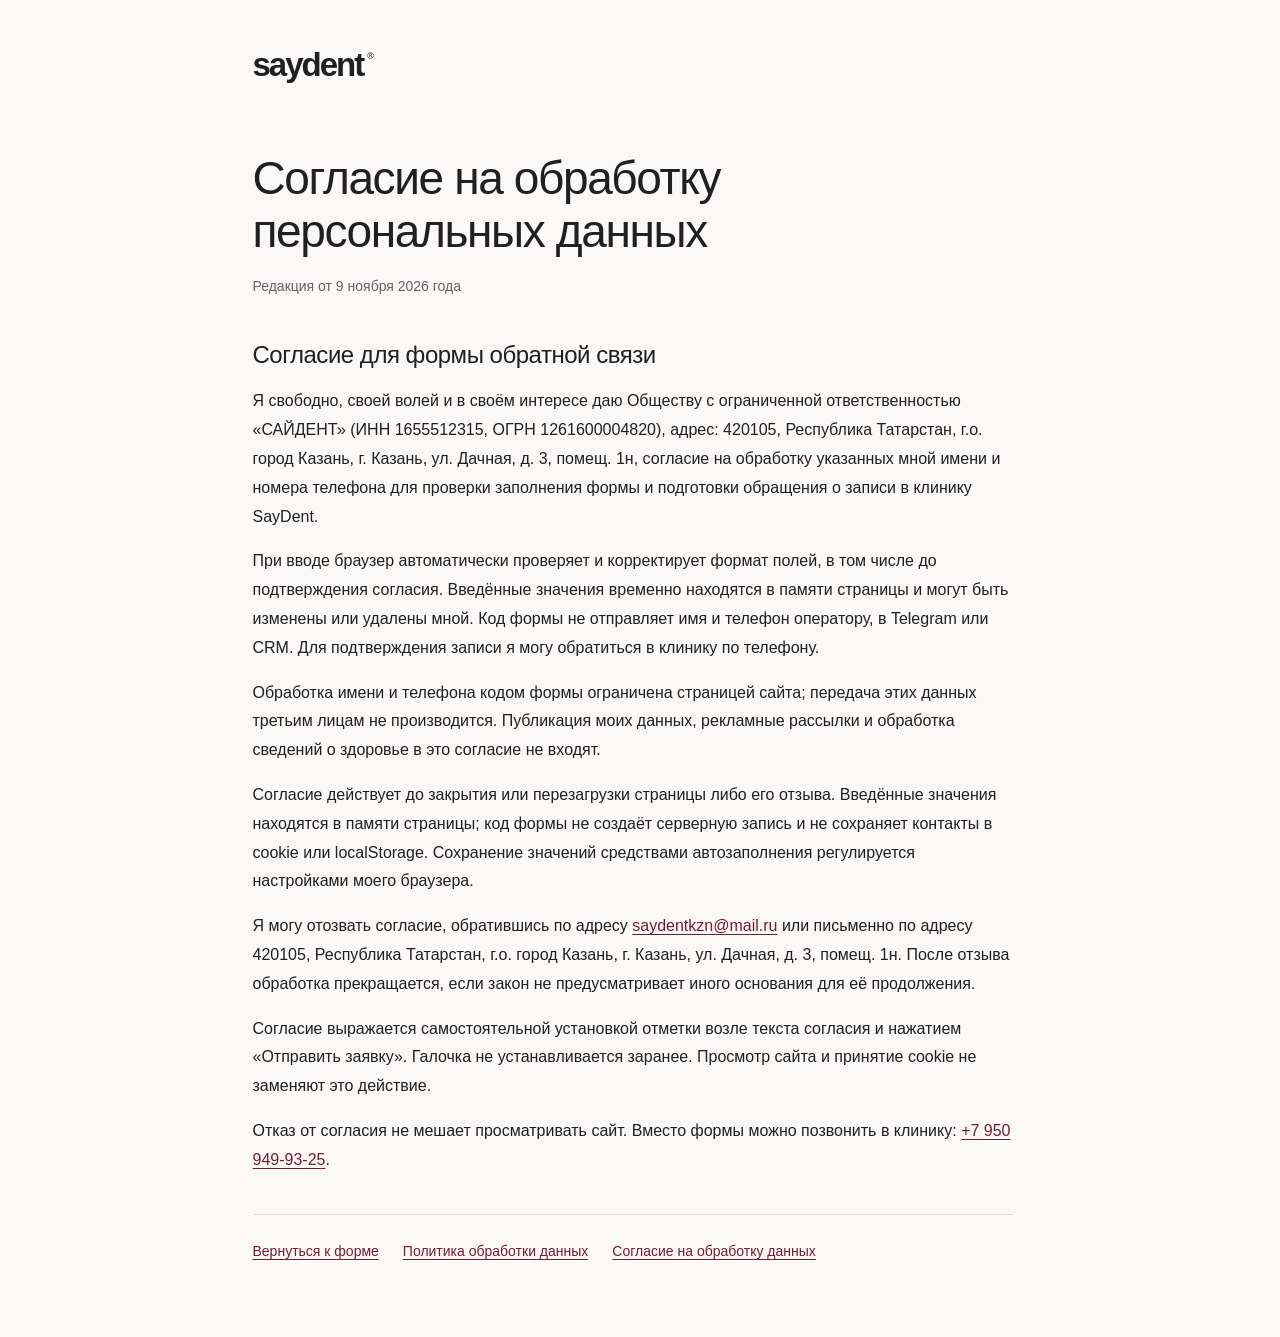
==== consent.html @ 5fe64abf "add_maps" ====
<!DOCTYPE html>
<html lang="ru">
<head>
  <meta charset="UTF-8">
  <meta name="viewport" content="width=device-width, initial-scale=1">
  <meta name="robots" content="noindex">
  <meta name="theme-color" content="#761b32">
  <title>Согласие на обработку персональных данных — SayDent</title>
  <link rel="stylesheet" href="style.css?v=20261109-privacy">
</head>
<body>
  <main class="legal-page" id="main">
    <a class="logo" href="index.html" aria-label="SayDent — на главную">saydent<span class="logo-dot">®</span></a>
    <h1>Согласие на обработку персональных данных</h1>
    <p class="legal-version">Редакция от 9 ноября 2026 года</p>
    <section>
      <h2>Согласие для формы обратной связи</h2>
      <p>Я свободно, своей волей и в своём интересе даю Обществу с ограниченной ответственностью «САЙДЕНТ» (ИНН 1655512315, ОГРН 1261600004820), адрес: 420105, Республика Татарстан, г.о. город Казань, г. Казань, ул. Дачная, д. 3, помещ. 1н, согласие на обработку указанных мной имени и номера телефона для проверки заполнения формы и подготовки обращения о записи в клинику SayDent.</p>
      <p>При вводе браузер автоматически проверяет и корректирует формат полей, в том числе до подтверждения согласия. Введённые значения временно находятся в памяти страницы и могут быть изменены или удалены мной. Код формы не отправляет имя и телефон оператору, в Telegram или CRM. Для подтверждения записи я могу обратиться в клинику по телефону.</p>
      <p>Обработка имени и телефона кодом формы ограничена страницей сайта; передача этих данных третьим лицам не производится. Публикация моих данных, рекламные рассылки и обработка сведений о здоровье в это согласие не входят.</p>
      <p>Согласие действует до закрытия или перезагрузки страницы либо его отзыва. Введённые значения находятся в памяти страницы; код формы не создаёт серверную запись и не сохраняет контакты в cookie или localStorage. Сохранение значений средствами автозаполнения регулируется настройками моего браузера.</p>
      <p>Я могу отозвать согласие, обратившись по адресу <a href="mailto:saydentkzn@mail.ru">saydentkzn@mail.ru</a> или письменно по адресу 420105, Республика Татарстан, г.о. город Казань, г. Казань, ул. Дачная, д. 3, помещ. 1н. После отзыва обработка прекращается, если закон не предусматривает иного основания для её продолжения.</p>
      <p>Согласие выражается самостоятельной установкой отметки возле текста согласия и нажатием «Отправить заявку». Галочка не устанавливается заранее. Просмотр сайта и принятие cookie не заменяют это действие.</p>
      <p>Отказ от согласия не мешает просматривать сайт. Вместо формы можно позвонить в клинику: <a href="tel:+79509499325">+7 950 949-93-25</a>.</p>
    </section>
    <nav class="legal-nav" aria-label="Документы сайта"><a href="index.html#appointment">Вернуться к форме</a><a href="privacy.html">Политика обработки данных</a><a href="consent.html">Согласие на обработку данных</a></nav>
  </main>
</body>
</html>
---- style.css ----
@charset "UTF-8";

:root {
  --wine: #761b32;
  --wine-dark: #571425;
  --ink: #202022;
  --muted: #656265;
  --paper: #faf9f7;
  --line: #dedbd8;
  --radius: 24px;
  --shell: 1320px;
  --ease: cubic-bezier(.22, 1, .36, 1);
  color-scheme: light;
  font-family: -apple-system, BlinkMacSystemFont, "Segoe UI", Arial, sans-serif;
  color: var(--ink);
  background: var(--paper);
  font-synthesis: none;
  -webkit-font-smoothing: antialiased;
}

*, *::before, *::after { box-sizing: border-box; }
html { scroll-behavior: smooth; scroll-padding-top: 100px; scrollbar-gutter: stable; }
body { margin: 0; }
body.menu-open, body.dialog-open { overflow: hidden; }
button, input, select { font: inherit; }
button, a, input, select, summary { -webkit-tap-highlight-color: transparent; }
button, a { touch-action: manipulation; }
button { color: inherit; }
button, summary { cursor: pointer; }
a { color: inherit; text-decoration: none; }
button { border: 0; }
img { display: block; width: 100%; height: auto; }
figure, blockquote, p, h1, h2, h3 { margin: 0; }
::selection { color: white; background: var(--wine); }
:focus-visible { outline: 3px solid #b66378; outline-offset: 5px; }
[hidden] { display: none !important; }
.shell { width: min(var(--shell), calc(100% - 112px)); margin-inline: auto; }
.section-space { padding-block: 112px; }
.eyebrow { font-size: 10px; font-weight: 650; line-height: 1.5; letter-spacing: 1.65px; }
.section-meta { display: flex; justify-content: flex-end; margin-bottom: 24px; }
.section-meta a { font-size: 12px; line-height: 1.5; color: var(--muted); }
.section-meta a:hover { color: var(--wine); }
h2 { font-size: clamp(38px, 4.15vw, 64px); font-weight: 500; letter-spacing: -.055em; line-height: 1.08; }
h2 span, .statement span { color: var(--wine); }
.section-heading { display: flex; justify-content: space-between; align-items: flex-end; gap: 36px; margin-bottom: 48px; }
.section-description { font-size: 16px; line-height: 1.8; color: var(--muted); }
.section-note { font-size: 13px; line-height: 1.8; color: var(--muted); margin-top: 26px; max-width: 780px; }
.button { display: inline-flex; align-items: center; justify-content: space-between; gap: 32px; min-height: 54px; padding: 17px 26px; border-radius: 100px; background: var(--wine); color: white; font-size: 14px; font-weight: 500; line-height: 1.4; transition: background .25s, transform .35s var(--ease), box-shadow .35s; }
.button span { font-size: 17px; font-weight: 400; }
.button:hover { background: var(--wine-dark); transform: translateY(-2px); box-shadow: 0 8px 24px #761b3218; }
.button:active { transform: translateY(0); }
.button-small { min-height: 44px; padding: 12px 20px; gap: 22px; font-size: 13px; }
.button-wide { width: 100%; }
.quiet-link, .text-link { display: inline-flex; align-items: center; gap: 16px; min-height: 44px; font-size: 14px; font-weight: 500; }
.text-link { color: var(--wine); background: transparent; padding: 0; line-height: 1.6; }
.quiet-link span, .text-link span { transition: transform .3s; }
.quiet-link:hover span, .text-link:hover span { transform: translate(2px, -2px); }
.text-link:hover, .quiet-link:hover { text-decoration: underline; text-underline-offset: 5px; }
.circle-button { display: inline-flex; flex: 0 0 44px; justify-content: center; align-items: center; width: 44px; height: 44px; border-radius: 50%; border: 1px solid #d4d0cc; background: transparent; font-size: 20px; transition: color .25s, background .25s, border-color .25s, transform .3s; }
.circle-button:hover { color: white; background: var(--wine); border-color: var(--wine); transform: rotate(8deg); }
.skip-link { position: fixed; top: -80px; left: 20px; padding: 15px; background: var(--wine); color: white; z-index: 100; border-radius: 8px; }
.skip-link:focus { top: 12px; }

.header { position: sticky; top: 0; z-index: 30; height: 90px; background: #faf9f7ed; backdrop-filter: blur(24px); -webkit-backdrop-filter: blur(24px); transition: height .3s, box-shadow .3s; }
.header.scrolled { box-shadow: 0 1px 0 #2020220d; }
.header-inner { display: flex; align-items: center; justify-content: space-between; height: 100%; width: min(1440px, calc(100% - 80px)); margin-inline: auto; gap: 32px; }
.logo { position: relative; display: inline-block; font-size: 33px; font-weight: 650; letter-spacing: -2px; line-height: 1; }
.logo-dot { display: inline-block; font-size: 9px; font-weight: 400; letter-spacing: 0; vertical-align: top; margin-top: 4px; margin-left: 4px; }
.logo-sub { display: block; font-size: 7px; font-weight: 500; letter-spacing: 3px; margin-top: 8px; padding-left: 1px; }
.navigation { display: flex; gap: 28px; align-items: center; }
.navigation a { display: inline-flex; align-items: center; min-height: 44px; font-size: 13px; position: relative; padding-block: 10px; }
.navigation a::after { position: absolute; content: ""; height: 1px; background: var(--wine); left: 0; right: 100%; bottom: 1px; transition: right .3s; }
.navigation a:hover::after, .navigation a[aria-current]::after { right: 0; }
.header-actions { display: flex; align-items: center; gap: 24px; }
.header-phone { display: inline-flex; align-items: center; min-height: 44px; font-size: 13px; text-wrap: balance; }
.header-phone:hover { color: var(--wine); }
.menu-toggle { display: none; width: 44px; height: 44px; padding: 10px; background: transparent; }
.menu-toggle span { display: block; height: 1px; width: 24px; background: var(--ink); margin: 6px 0; transition: transform .25s; }

.hero { display: grid; grid-template-columns: minmax(0, 1.12fr) minmax(0, 1fr); column-gap: 46px; padding-top: 36px; }
.hero-copy { min-width: 0; position: relative; padding-top: 73px; padding-bottom: 30px; }
.hero .eyebrow { font-size: 9px; letter-spacing: 1.35px; display: flex; align-items: center; gap: 9px; }
.status-dot { width: 6px; height: 6px; background: var(--wine); border-radius: 50%; flex-shrink: 0; box-shadow: 0 0 0 4px #761b320b; }
h1 { font-size: clamp(48px, 5.8vw, 88px); letter-spacing: -.072em; font-weight: 500; line-height: 1.03; margin-top: 31px; position: relative; z-index: 1; text-wrap: balance; }
h1 span { color: var(--wine); }
.hero-description { margin-top: 28px; font-size: 15px; color: var(--muted); line-height: 1.8; }
.hero-buttons { display: flex; align-items: center; gap: 25px; margin-top: 34px; }
.hero-signature { display: flex; align-items: center; gap: 12px; margin-top: 62px; }
.signature-mark { width: 37px; height: 37px; border: 1px solid var(--line); border-radius: 50%; display: grid; place-items: center; font-size: 26px; line-height: 1; font-weight: 500; color: var(--wine); }
.hero-signature > span:last-child { font-size: 12px; line-height: 1.7; color: var(--muted); }
.hero-signature strong { font-weight: 500; color: var(--ink); }
.hero-visual { min-width: 0; height: 600px; position: relative; }
.hero-image-wrap { height: 100%; overflow: hidden; border-radius: 160px 24px 24px 24px; background: var(--wine); }
.hero-image-wrap::after { content: ""; position: absolute; inset: 0; border-radius: 160px 24px 24px 24px; background: linear-gradient(0deg, #25030d7a, transparent 53%); pointer-events: none; }
.hero-image-wrap img { height: 114%; object-fit: cover; object-position: 50% 58%; margin-top: -7%; will-change: transform; filter: saturate(.75) brightness(.89); }
.hero-visual figcaption { position: absolute; left: 28px; right: 28px; bottom: 24px; display: flex; justify-content: space-between; align-items: center; color: #ffffffe6; font-size: 9px; }
.hero-visual figcaption > span:first-child { display: flex; align-items: center; gap: 7px; font-size: 8px; letter-spacing: 1px; }
.photo-dot { width: 5px; height: 5px; border-radius: 50%; background: white; }
.hero-image-caption { position: absolute; bottom: 78px; left: 29px; color: white; font-size: 40px; font-weight: 400; line-height: 1.04; letter-spacing: -2px; }
.hero-orbit { position: absolute; top: 27px; right: 29px; color: white; font-size: 50px; line-height: 1; font-weight: 300; }
.hero-bottom { grid-column: 1 / -1; display: flex; align-items: center; justify-content: space-between; margin-top: 34px; border-bottom: 1px solid var(--line); padding-bottom: 31px; color: var(--muted); font-size: 9px; letter-spacing: 1.2px; }
.hero-bottom a { font-size: 10px; letter-spacing: 0; }
.hero-bottom a span { margin-left: 20px; color: var(--ink); }
.hero-copy > * { animation: enter 1s var(--ease) both; }
.hero-copy > :nth-child(2) { animation-delay: .08s; }
.hero-copy > :nth-child(3) { animation-delay: .16s; }
.hero-copy > :nth-child(4) { animation-delay: .24s; }
.hero-copy > :nth-child(5) { animation-delay: .32s; }
.hero-visual { animation: enter-image 1.3s var(--ease) both; }

.about { padding-top: 94px; }
.statement { font-size: clamp(37px, 4.6vw, 69px); line-height: 1.14; }
.about-bottom { display: grid; grid-template-columns: .95fr 1.7fr; gap: 95px; margin-top: 45px; }
.about-bottom > .section-description { max-width: 330px; font-size: 14px; }
.advantages { display: grid; grid-template-columns: repeat(3, 1fr); gap: 30px; }
.line-icon { display: block; font-size: 28px; color: var(--wine); line-height: 1; margin-bottom: 20px; }
.advantage h3 { font-size: 16px; font-weight: 600; margin-bottom: 10px; letter-spacing: -.2px; }
.advantage p { font-size: 14px; color: var(--muted); line-height: 1.9; }

.services { background: #f0eeeb; }
.service-grid { display: grid; grid-template-columns: repeat(4, minmax(0, 1fr)); gap: 20px; }
.service-card { min-width: 0; }
.service-image { position: relative; height: 318px; overflow: hidden; border-radius: 15px; background: #ded5c8; }
.service-image img { height: 100%; object-fit: cover; transition: transform 1s var(--ease); }
.service-card:hover .service-image img { transform: scale(1.055); }
.service-photo { background: #000; }
.service-photo img { position: absolute; inset: 0; width: 100%; height: 100%; object-fit: cover; object-position: center; }
.service-card:hover .service-photo img { transform: none; }
.service-copy { position: relative; padding-top: 23px; padding-right: 0; padding-bottom: 60px; }
.service-copy h3 { font-size: 19px; font-weight: 500; letter-spacing: -.5px; margin-bottom: 9px; }
.service-copy p { font-size: 14px; line-height: 1.6; color: var(--muted); }
.service-copy .circle-button { position: absolute; left: 0; bottom: 0; width: 44px; height: 44px; font-size: 20px; }

.technology { overflow-anchor: none; background: #1c1b1d; color: #f8f6f5; overflow: hidden; }
.tech-layout { display: grid; grid-template-columns: 1.08fr 1fr; gap: 70px; align-items: start; }
.technology h2 span { color: #b3818e; }
.tech-copy > .section-description { color: #bcb5ba; font-size: 15px; max-width: 370px; margin-top: 24px; }
.tech-steps { margin-top: 35px; }
.tech-steps details { border-bottom: 1px solid #ffffff20; }
.tech-steps summary { list-style: none; display: flex; align-items: center; gap: 20px; font-size: 15px; padding: 22px 0; }
.tech-steps summary::-webkit-details-marker { display: none; }
.tech-steps summary i { margin-left: auto; flex-shrink: 0; width: 10px; height: 10px; position: relative; }
.tech-steps summary i::before, .tech-steps summary i::after { position: absolute; content: ""; background: #ad9ca3; width: 10px; height: 1px; top: 5px; }
.tech-steps summary i::after { transform: rotate(90deg); transition: transform .3s; }
.tech-steps [open] summary i::after { transform: rotate(0); }
.tech-steps details p { color: #bcb5ba; font-size: 14px; line-height: 1.9; max-width: 390px; padding: 0 0 22px; }
.precision-stage { position: relative; aspect-ratio: 1; overflow: hidden; border-radius: var(--radius); background: #000; }
.precision-stage img { position: absolute; inset: 0; width: 100%; height: 100%; object-fit: cover; object-position: center bottom; }

.results { display: grid; grid-template-columns: .85fr 1.5fr; gap: 70px; align-items: center; border-block: 1px solid var(--line); }
.results-copy .text-link { margin-top: 28px; }
.comparison-figure { min-width: 0; }
.comparison { position: relative; aspect-ratio: 2 / 1; overflow: hidden; border-radius: var(--radius); background: var(--line); }
.comparison-before, .comparison-after { position: absolute; inset: 0; overflow: hidden; }
.comparison img { position: absolute; left: 0; width: 100%; max-width: none; height: auto; }
.comparison-before img { top: 0; }
.comparison-after img { top: -100%; }
.comparison-before { clip-path: inset(0 calc(100% - var(--reveal)) 0 0); }
.comparison-label { position: absolute; top: 16px; padding: 6px 13px; background: var(--paper); color: var(--wine); font-size: 12px; pointer-events: none; }
.comparison-label-before { left: 16px; }
.comparison-label-after { right: 16px; }
.comparison-divider { position: absolute; left: var(--reveal); top: 0; bottom: 0; width: 2px; background: var(--paper); transform: translateX(-50%); pointer-events: none; }
.comparison-divider span { position: absolute; top: 50%; left: 50%; transform: translate(-50%, -50%); display: grid; place-items: center; width: 44px; height: 44px; border-radius: 50%; background: var(--paper); color: var(--wine); font-size: 24px; white-space: pre; }
.comparison-range { position: absolute; inset: 0; width: 100%; height: 100%; margin: 0; opacity: 0; cursor: ew-resize; }
.comparison:has(.comparison-range:focus-visible) { outline: 3px solid #b66378; outline-offset: 5px; }
@media (max-width: 900px) {
  .results { grid-template-columns: 1fr; gap: 36px; }
}

.doctor-grid { display: grid; grid-template-columns: repeat(3, minmax(0, 1fr)); gap: 30px; margin-inline: auto; }
.doctor-image { position: relative; aspect-ratio: 4 / 5; border-radius: 20px; overflow: hidden; background: #eeebe7; }
.doctor-image img { height: 100%; object-fit: cover; object-position: center; }
.doctor-tag { position: absolute; bottom: 20px; left: 20px; border-radius: 50px; background: #ffffffdc; max-width: calc(100% - 40px); padding: 10px 13px; font-size: 10px; letter-spacing: .8px; backdrop-filter: blur(12px); }
.doctor-info { display: flex; align-items: center; justify-content: space-between; gap: 15px; margin-top: 22px; }
.doctor-info h3 { font-size: 24px; font-weight: 500; line-height: 1.23; letter-spacing: -.8px; }
.doctor-info h3 span { color: var(--wine); }
.doctor-info p { font-size: 14px; margin-top: 10px; color: var(--muted); }


.review-controls { display: flex; gap: 9px; }
.review-track { display: grid; grid-auto-columns: 65%; grid-auto-flow: column; gap: 24px; overflow-x: auto; scroll-snap-type: x mandatory; scrollbar-width: none; }
.review-track::-webkit-scrollbar { display: none; }
.review-card { background: #f0eeeb; border-radius: 20px; padding: 32px; scroll-snap-align: start; min-width: 0; display: flex; flex-direction: column; }
.review-stars { color: var(--wine); display: flex; align-items: center; justify-content: space-between; gap: 15px; font-size: 13px; letter-spacing: 3px; }
.review-stars span { font-size: 10px; letter-spacing: 1px; color: var(--muted); }
.review-doctor, .review-context { font-size: 12px; line-height: 1.6; color: var(--muted); margin-top: 20px; }
.review-card blockquote { font-size: 22px; font-weight: 450; line-height: 1.45; letter-spacing: -.5px; margin-top: 27px; margin-bottom: 32px; }
.review-author { display: flex; align-items: center; gap: 12px; margin-top: auto; }
.avatar { display: grid; place-items: center; flex-shrink: 0; width: 37px; height: 37px; border-radius: 50%; background: #e6dce0; color: var(--wine); font-size: 13px; }
.review-author > div { display: grid; gap: 6px; min-width: 0; }
.review-author strong { font-size: 14px; font-weight: 600; }
.review-author > div > span { font-size: 12px; color: var(--muted); }
.review-source { display: grid; place-items: center; flex: 0 0 44px; min-height: 44px; margin-left: auto; padding: 10px; font-size: 18px; }
.review-position { display: flex; justify-content: center; gap: 12px; align-items: center; color: #8c8585; font-size: 9px; margin-top: 28px; }
.review-position > :first-child { color: var(--wine); }
.review-position-line { width: 55px; height: 1px; background: var(--line); position: relative; }
.review-position-line::after { content: ""; position: absolute; left: var(--progress, 0%); top: 0; height: 1px; width: 50%; background: var(--wine); transition: left .3s; }

.contact-section { background: #eeebe7; }
.contact-layout { display: grid; grid-template-columns: 1.1fr 1fr; gap: 85px; }
.contact-copy { padding-top: 15px; }
.contact-copy > .section-description { margin-top: 26px; font-size: 14px; }
.contact-phone { display: flex; align-items: center; gap: 30px; font-size: 26px; letter-spacing: -1px; font-weight: 500; margin-top: 47px; width: fit-content; }
.contact-phone span { font-size: 21px; color: var(--wine); }
.contact-phone:hover { color: var(--wine); }
address { font-size: 14px; line-height: 1.7; font-style: normal; margin-top: 26px; }
.contact-detail { font-size: 14px; line-height: 1.9; color: var(--muted); margin-top: 13px; }
.contact-links { display: flex; flex-wrap: wrap; gap: 25px; margin-top: 27px; }
.appointment-panel { background: var(--paper); border-radius: 22px; padding: 39px 38px; scroll-margin-top: 110px; }
.appointment-panel h3 { font-size: 28px; font-weight: 500; letter-spacing: -1.2px; }
.appointment-panel > p:not(.eyebrow) { font-size: 14px; line-height: 1.8; color: var(--muted); margin-top: 10px; }
.appointment-panel .button { margin-top: 28px; }
.appointment-panel > .appointment-note:not(.eyebrow) { font-size: 14px; line-height: 1.7; margin-top: 20px; color: var(--muted); }
.appointment-form { margin-top: 28px; }
.field + .field { margin-top: 20px; }
.field label { display: block; margin-bottom: 9px; font-size: 13px; font-weight: 500; }
.field input { width: 100%; min-height: 52px; padding: 14px 16px; border: 1px solid var(--line); border-radius: 10px; background: #fff; color: var(--ink); font-size: 16px; transition: border-color .2s, box-shadow .2s, background .2s; }
.field input[aria-invalid="true"] { border-color: var(--wine); background: #fffafb; box-shadow: inset 3px 0 var(--wine); }
.field input:focus-visible { outline: 2px solid var(--wine); outline-offset: 3px; }
.field-error, .appointment-status:not(:empty) { display: flex; align-items: flex-start; gap: 9px; padding: 11px 12px; border: 1px solid #761b321a; border-radius: 9px; background: #f5ecee; color: var(--wine-dark); font-size: 12px; line-height: 1.6; }
.field-error { margin-top: 9px; align-items: center; }
.appointment-form .field-error::before { margin-top: 0; }
.field-error::before, .appointment-status:not(:empty)::before { content: ""; flex: 0 0 16px; width: 16px; height: 16px; margin-top: 2px; background: url("data:image/svg+xml,%3Csvg xmlns='http://www.w3.org/2000/svg' viewBox='0 0 20 20' fill='none' stroke='%23761b32' stroke-width='1.5'%3E%3Ccircle cx='10' cy='10' r='8'/%3E%3Cpath d='M10 5.5v5' stroke-linecap='round'/%3E%3Ccircle cx='10' cy='14' r='.8' fill='%23761b32' stroke='none'/%3E%3C/svg%3E") center / contain no-repeat; }
.field input::placeholder { color: var(--muted); }
.field small { display: block; margin-top: 8px; color: var(--muted); font-size: 12px; line-height: 1.5; }
.consent { display: grid; grid-template-columns: 18px minmax(0, 1fr); align-items: start; column-gap: 11px; margin-top: 24px; font-size: 12px; line-height: 1.7; color: var(--muted); }
.consent .field-error { grid-column: 1 / -1; }
.consent input { appearance: none; width: 18px; height: 18px; margin: 2px 0 0; border: 0; border-radius: 5px; background: #a18e94; cursor: pointer; }
.consent input:checked { background: var(--wine) url("data:image/svg+xml,%3Csvg xmlns='http://www.w3.org/2000/svg' viewBox='0 0 18 18' fill='none'%3E%3Cpath d='m4.5 9 3 3 6-6' stroke='white' stroke-width='1.8' stroke-linecap='round' stroke-linejoin='round'/%3E%3C/svg%3E") center / contain no-repeat; }
@media (forced-colors: active) { .consent input { appearance: auto; } }
.consent-policy { padding: 0; background: transparent; color: var(--wine); font: inherit; text-decoration: underline; text-underline-offset: 3px; }
.appointment-status { color: var(--wine); font-size: 13px; line-height: 1.7; }
.appointment-status:not(:empty) { margin-top: 16px; }
.appointment-call { display: grid; place-items: center; min-height: 44px; text-align: center; font-size: 14px; margin-top: 19px; color: var(--wine); }
.appointment-call:hover { text-decoration: underline; text-underline-offset: 4px; }

.map-panel { margin-top: 58px; height: 330px; position: relative; overflow: hidden; border-radius: 22px; background: #dbd9d1; }
.map-panel > iframe { width: 100%; height: 100%; border: 0; filter: saturate(.5); }
.map-badge { position: absolute; bottom: 8px; left: 8px; display: flex; align-items: center; gap: 25px; max-width: calc(100% - 32px); background: #faf9f7ed; backdrop-filter: blur(16px); border-radius: 14px; padding: 20px 22px; box-shadow: 0 5px 20px #0001; }
.map-badge > .logo { font-size: 26px; }
.map-badge > span:last-child { font-size: 10px; color: var(--muted); }
.map-badge b { font-size: 16px; margin-left: 20px; font-weight: 400; color: var(--wine); }
@media (max-width: 760px) {
  .map-panel { margin-top: 35px; border-radius: 18px; }
  .map-badge { bottom: 8px; left: 8px; max-width: calc(100% - 16px); gap: 12px; padding: 16px 12px; border-radius: 12px; }
  .map-badge > .logo { font-size: 22px; }
  .map-badge b { margin-left: 10px; }
}

.footer { padding-top: 52px; padding-bottom: 30px; }
.footer-top { display: flex; align-items: center; gap: 36px; padding-bottom: 32px; border-bottom: 1px solid var(--line); }
.footer-top p { font-size: 12px; color: var(--muted); }
.back-top { display: inline-flex; align-items: center; min-height: 44px; font-size: 13px; margin-left: auto; }
.footer-bottom { display: flex; justify-content: space-between; align-items: center; gap: 18px; margin-top: 24px; font-size: 12px; color: var(--muted); }
.footer-bottom button { min-height: 44px; background: transparent; padding: 0; font-size: 12px; color: inherit; }
.footer-bottom button:hover, .footer-bottom a:hover { color: var(--wine); }
.medical-note { font-size: clamp(11px, 1.45vw, 20px); text-align: center; color: #71696c; font-weight: 400; margin-top: 43px; letter-spacing: .1px; }

dialog { border: 0; border-radius: 25px; padding: 46px; background: var(--paper); color: var(--ink); max-width: min(650px, calc(100% - 32px)); max-height: min(90dvh, 950px); overflow-y: auto; box-shadow: 0 30px 120px #0003; }
dialog[open] { animation: enter .35s var(--ease) both; }
dialog::backdrop { background: #1b101b7d; backdrop-filter: blur(7px); -webkit-backdrop-filter: blur(7px); }
.dialog-close { position: absolute; top: 16px; right: 16px; background: #e9e5e2; width: 44px; height: 44px; border-radius: 50%; font-size: 23px; line-height: 1; }
.dialog-close:hover { color: white; background: var(--wine); }
dialog .eyebrow { font-size: 9px; color: var(--wine); padding-right: 25px; }
dialog h2 { font-size: 38px; margin-top: 23px; }
.dialog-description { color: var(--muted); font-size: 14px; line-height: 1.9; margin-top: 22px; white-space: pre-line; }
.dialog-details { margin-block: 23px; font-size: 14px; color: var(--muted); line-height: 1.8; }

.cookie-notice { position: fixed; z-index: 40; bottom: max(16px, env(safe-area-inset-bottom)); left: 16px; right: 16px; max-width: 740px; margin-inline: auto; display: flex; align-items: center; gap: 24px; padding: 20px 24px; border-radius: 16px; background: var(--paper); box-shadow: 0 8px 40px #20202226; }
.cookie-notice p { font-size: 13px; line-height: 1.7; }
.cookie-notice .button { flex-shrink: 0; min-height: 44px; padding: 12px 20px; }
@media (max-width: 600px) {
  .cookie-notice { gap: 12px; padding: 16px; flex-wrap: wrap; }
  .cookie-notice .button { width: 100%; justify-content: center; }
}

.reveal { transition: opacity .9s var(--ease), transform .9s var(--ease); }
.reveal-pending { opacity: 0; transform: translateY(30px); }
.service-card:nth-child(2), .advantage:nth-child(2), .doctor-card:nth-child(2) { transition-delay: .08s; }
.service-card:nth-child(3), .advantage:nth-child(3) { transition-delay: .16s; }
.service-card:nth-child(4) { transition-delay: .24s; }
@keyframes enter { from { opacity: 0; transform: translateY(24px); } to { opacity: 1; transform: translateY(0); } }
@keyframes enter-image { from { opacity: 0; transform: translateY(20px) scale(.97); } to { opacity: 1; transform: translateY(0) scale(1); } }

@media (min-width: 1550px) {
  .hero { padding-top: 52px; }
  .hero-visual { height: 680px; }
  .hero-copy { padding-top: 95px; }
  .hero-signature { margin-top: 82px; }
}
@media (max-width: 1200px) {
  .doctor-grid { grid-template-columns: repeat(2, minmax(0, 1fr)); max-width: 960px; }
  .shell { width: calc(100% - 80px); }
  .header-inner { width: calc(100% - 64px); gap: 20px; }
  .navigation { gap: 20px; }
  .header-phone { display: none; }
  .hero { gap: 30px; }
  .hero-copy { padding-top: 65px; }
  h1 { font-size: 5.8vw; }
  .hero-visual { height: 565px; }
  .hero-buttons { align-items: flex-start; flex-direction: column; gap: 22px; }
  .hero-signature { margin-top: 35px; }
  .hero-visual figcaption { left: 22px; right: 22px; }
  .hero-visual figcaption > span:last-child { font-size: 8px; }
  .about-bottom { gap: 45px; }
  .advantages { gap: 20px; }
  .service-grid { gap: 16px; }
  .service-image { height: 275px; }
  .service-copy h3 { font-size: 18px; }
  .tech-layout { gap: 30px; }
  .contact-layout { gap: 50px; }
  .appointment-panel { padding: 32px; }
}
@media (max-width: 900px) {
  .shell { width: calc(100% - 48px); }
  .section-space { padding-block: 80px; }
  .header { height: 78px; }
  .header-inner { width: calc(100% - 48px); }
  .menu-toggle { display: block; }
  .header-actions { gap: 12px; }
  .js .navigation { display: none; position: absolute; top: 78px; left: 0; right: 0; height: calc(100dvh - 78px); overflow-y: auto; background: var(--paper); flex-direction: column; align-items: flex-start; gap: 6px; padding: 35px 30px; }
  .js .navigation.is-open { display: flex; }
  html:not(.js) .header { position: relative; height: auto; }
  html:not(.js) .header-inner { flex-wrap: wrap; padding-block: 18px; }
  html:not(.js) .navigation { order: 3; width: 100%; flex-wrap: wrap; gap: 4px 20px; }
  html:not(.js) .navigation a { font-size: 14px; letter-spacing: 0; padding-block: 10px; }
  html:not(.js) .menu-toggle { display: none; }
  .navigation a { font-size: 28px; letter-spacing: -1px; padding-block: 14px; }
  .menu-toggle[aria-expanded="true"] span:first-child { transform: translateY(3.5px) rotate(45deg); }
  .menu-toggle[aria-expanded="true"] span:last-child { transform: translateY(-3.5px) rotate(-45deg); }
  .hero { grid-template-columns: minmax(0, 1.08fr) minmax(0, 1fr); gap: 25px; padding-top: 18px; }
  .hero-copy { padding-top: 45px; }
  .hero .eyebrow { font-size: 9px; letter-spacing: .6px; }
  .hero-visual { height: 510px; }
  .hero-image-wrap, .hero-image-wrap::after { border-radius: 110px 18px 18px 18px; }
  .hero-image-caption { font-size: 32px; left: 22px; bottom: 65px; }
  .hero-visual figcaption { flex-direction: column; align-items: flex-start; gap: 8px; }
  h1 { margin-top: 25px; font-size: 5.8vw; }
  .hero-description { font-size: 13px; }
  .hero-signature { margin-top: 30px; }
  .hero-bottom { margin-top: 15px; }
  .about-bottom { grid-template-columns: 1fr; gap: 35px; }
  .about-bottom > .section-description { max-width: 550px; }
  .advantages { gap: 40px; }
  .service-grid { grid-template-columns: repeat(2, minmax(0, 1fr)); gap: 35px 22px; }
  .service-image { height: 340px; }
  .service-copy h3 { font-size: 17px; }
  .tech-layout { grid-template-columns: 1fr 1fr; }
  .technology h2 { font-size: 38px; }
  .precision-stage { align-self: center; }
  .tech-steps summary { font-size: 14px; gap: 12px; }
  .doctor-grid { gap: 22px; }
  .doctor-info h3 { font-size: 22px; }
  .review-card { padding: 25px; }
  .review-card blockquote { font-size: 19px; }
  .contact-layout { gap: 35px; grid-template-columns: 1fr 1fr; }
  .contact-copy h2 { font-size: 42px; }
  .contact-phone { font-size: 23px; gap: 13px; }
  .appointment-panel { padding: 28px 24px; }
  .appointment-panel h3 { font-size: 24px; }
  .desktop-only { display: none; }
}
@media (max-width: 600px) {
  html { scroll-padding-top: 88px; }
  .shell { width: calc(100% - 40px); }
  .section-space { padding-block: 65px; }
  .header { height: 72px; }
  .header-inner { width: calc(100% - 40px); gap: 16px; }
  .logo { font-size: 29px; }
  .logo-sub { font-size: 6px; letter-spacing: 2.6px; margin-top: 6px; }
  .header .button { min-height: 44px; padding: 11px 14px; font-size: 12px; gap: 8px; }
  .header-actions { gap: 6px; }
  .menu-toggle { width: 44px; padding-inline: 10px; }
  .js .navigation { top: 72px; height: calc(100dvh - 72px); }
  .hero { display: flex; flex-direction: column; gap: 0; padding-top: 0; }
  .hero-copy { padding: 40px 0 32px; }
  .hero .eyebrow { font-size: 9px; letter-spacing: .8px; }
  h1 { font-size: clamp(36px, 10.5vw, 63px); letter-spacing: -.065em; line-height: 1.08; margin-top: 25px; }
  .hero-description { font-size: 13px; line-height: 1.8; margin-top: 23px; }
  .hero-buttons { flex-direction: row; flex-wrap: wrap; align-items: center; gap: 22px; margin-top: 27px; }
  .hero-buttons .button { min-height: 52px; padding: 16px 22px; gap: 24px; font-size: 14px; }
  .hero-buttons .quiet-link { font-size: 10px; gap: 7px; }
  .hero-signature { display: none; }
  .hero-visual { width: 100%; height: 440px; }
  .hero-image-wrap, .hero-image-wrap::after { border-radius: 110px 18px 18px 18px; }
  .hero-image-wrap img { object-position: 50% 67%; }
  .hero-orbit { font-size: 42px; top: 24px; right: 25px; }
  .hero-image-caption { font-size: 38px; left: 24px; bottom: 76px; }
  .hero-visual figcaption { flex-direction: row; align-items: center; left: 24px; right: 24px; bottom: 25px; }
  .hero-visual figcaption > span:first-child { font-size: 7px; letter-spacing: .6px; }
  .hero-visual figcaption > span:last-child { font-size: 8px; }
  .hero-bottom { margin-top: 23px; padding-bottom: 24px; }
  .hero-bottom > span { max-width: 220px; font-size: 9px; line-height: 1.7; letter-spacing: .7px; }
  .hero-bottom a { font-size: 0; }
  .hero-bottom a span { font-size: 19px; margin-left: 15px; }
  .section-meta { margin-bottom: 20px; }
  .section-meta a { display: inline-flex; align-items: center; min-height: 44px; font-size: 12px; }
  h2, .technology h2 { font-size: clamp(33px, 8.7vw, 48px); letter-spacing: -.055em; }
  .statement { font-size: clamp(29px, 8.25vw, 49px); line-height: 1.2; }
  .about-bottom { margin-top: 26px; gap: 32px; }
  .about-bottom > .section-description { font-size: 13px; }
  .advantages { gap: 22px; grid-template-columns: 1fr; }
  .advantage { display: grid; grid-template-columns: 36px 1fr; column-gap: 15px; border-top: 1px solid var(--line); padding-top: 22px; }
  .line-icon { grid-row: span 2; font-size: 27px; margin-bottom: 0; padding-top: 1px; }
  .advantage h3 { font-size: 16px; margin-bottom: 7px; }
  .advantage p { font-size: 14px; max-width: 270px; }
  .section-heading { flex-wrap: wrap; align-items: flex-end; gap: 22px; margin-bottom: 30px; }
  .section-heading .section-description { font-size: 14px; }
  .service-grid { gap: 28px 14px; }
  .service-image { height: 235px; border-radius: 13px; }
  .service-copy { padding-top: 18px; padding-right: 0; padding-bottom: 60px; }
  .service-copy h3 { font-size: 17px; line-height: 1.35; letter-spacing: -.4px; }
  .service-copy p { font-size: 14px; }
  .service-copy .circle-button { top: auto; bottom: 0; left: 0; width: 44px; height: 44px; }
  .section-note { font-size: 12px; line-height: 1.8; }
  .tech-layout { grid-template-columns: 1fr; gap: 40px; }
  .tech-copy > .section-description { font-size: 14px; margin-top: 22px; }
  .tech-steps summary { font-size: 15px; padding-block: 19px; gap: 15px; }
  .precision-stage { width: 100%; max-width: 430px; margin-inline: auto; }
  .doctors .section-heading { gap: 20px; }
  .doctor-grid { grid-template-columns: 1fr; gap: 38px; }
  .doctor-image { border-radius: 16px; }
  .doctor-info h3 { font-size: 25px; }
  .doctor-info p { font-size: 14px; }
  .doctor-tag { font-size: 10px; bottom: 18px; left: 18px; }
  .review-controls .circle-button { width: 44px; height: 44px; flex-basis: 44px; font-size: 18px; }
  .reviews .section-heading { flex-wrap: wrap; gap: 24px; }
  .reviews h2 { font-size: 8.7vw; }
  .review-track { grid-auto-columns: 100%; gap: 16px; }
  .review-card { padding: 27px 24px; }
  .review-card blockquote { font-size: 22px; }
  .contact-layout { grid-template-columns: 1fr; gap: 40px; }
  .contact-copy { padding-top: 0; }
  .contact-copy h2 { font-size: 44px; }
  .contact-phone { margin-top: 30px; font-size: 27px; gap: 20px; }
  .contact-links { gap: 24px; }
  .appointment-panel { padding: 30px 25px; border-radius: 18px; }
  .appointment-panel h3 { font-size: 28px; }
  .appointment-panel > p:not(.eyebrow) { font-size: 14px; }
  .footer { padding-top: 35px; }
  .footer-top { flex-wrap: wrap; gap: 16px; padding-bottom: 25px; }
  .footer-top p { order: 3; flex-basis: 100%; font-size: 11px; }
  .footer-bottom { flex-wrap: wrap; gap: 16px 25px; line-height: 1.5; font-size: 12px; }
  .footer-bottom > span { flex-basis: 100%; }
  .medical-note { font-size: 12px; line-height: 1.7; margin-top: 30px; }
  dialog { padding: 43px 25px 30px; max-height: calc(100dvh - 32px); border-radius: 20px; }
  dialog h2 { font-size: 32px; }
  .dialog-description { font-size: 13px; }
}
@media (max-width: 360px) {
  .shell, .header-inner { width: calc(100% - 32px); }
  .hero-buttons { gap: 18px; }
  .hero-buttons .quiet-link { font-size: 9px; }
  .hero-buttons .button { padding-inline: 17px; gap: 12px; }
  .hero-visual { height: 400px; }
  .hero-visual figcaption > span:first-child { font-size: 9px; }
  .service-image { height: 210px; }
  .contact-copy h2 { font-size: 39px; }
  .contact-phone { font-size: 24px; }
}
@media (max-width: 1100px) and (min-width: 901px) {
  .service-grid { grid-template-columns: repeat(2, minmax(0, 1fr)); gap: 36px 24px; }
  .service-image { height: 360px; }
}
@media (max-width: 760px) {
  .contact-layout { grid-template-columns: minmax(0, 1fr); gap: 36px; }
  .tech-layout { grid-template-columns: minmax(0, 1fr); }
  .precision-stage { width: 100%; max-width: 400px; margin-inline: auto; }
}
@media (max-width: 600px) {
  .hero-description, .about-bottom > .section-description { font-size: 15px; }
  .hero-visual figcaption { flex-direction: column; align-items: flex-start; gap: 8px; }
  .hero-visual figcaption > span:first-child,
  .hero-visual figcaption > span:last-child { font-size: 10px; }
  .hero-image-caption { bottom: 88px; }
  .footer-bottom a { display: inline-flex; align-items: center; min-height: 44px; }
}
@media (max-width: 420px) {
  .header-inner { gap: 8px; }
  .header .logo { font-size: 27px; }
  .header-actions { gap: 0; }
  .service-grid { grid-template-columns: minmax(0, 1fr); gap: 32px; }
  .service-image { height: auto; aspect-ratio: 1.08; }
  .service-copy { min-height: 112px; padding-right: 58px; padding-bottom: 0; }
  .service-copy .circle-button { left: auto; right: 0; top: 17px; bottom: auto; }
  .review-card { padding: 24px 20px; }
  .review-author { gap: 8px; }
  .review-author strong { font-size: 13px; }
  .review-author > div > span { font-size: 11px; }
}
@media (prefers-reduced-motion: reduce) {
  *, *::before, *::after { animation: none !important; transition: none !important; scroll-behavior: auto !important; }
  .reveal-pending { opacity: 1; transform: none; }
  [data-parallax] { transform: none !important; }
}

.legal-page { width: min(760px, calc(100% - 40px)); margin: 48px auto 72px; font-size: 16px; line-height: 1.8; overflow-wrap: anywhere; }
.legal-page > .logo { display: inline-block; margin-bottom: 40px; }
.legal-page h1 { font-size: clamp(30px, 5vw, 46px); font-weight: 500; line-height: 1.15; letter-spacing: -.03em; }
.legal-version { margin-top: 16px; color: var(--muted); font-size: 14px; }
.legal-page section { margin-top: 40px; }
.legal-page h2 { margin-bottom: 16px; font-size: 24px; line-height: 1.35; letter-spacing: -.02em; }
.legal-page p + p { margin-top: 16px; }
.legal-page dl { margin-block: 24px; }
.legal-page dt { margin-top: 16px; font-weight: 600; }
.legal-page dd { margin-left: 0; color: var(--muted); }
.legal-page ul { padding-left: 24px; }
.legal-page li + li { margin-top: 12px; }
.legal-page a:not(.logo) { color: var(--wine); text-decoration: underline; text-underline-offset: 3px; }
.legal-nav { display: flex; flex-wrap: wrap; gap: 16px 24px; margin-top: 40px; padding-top: 24px; border-top: 1px solid var(--line); font-size: 14px; }
@media print {
  .legal-page { width: 100%; margin: 0; color: #000; }
  .legal-nav { display: none; }
}
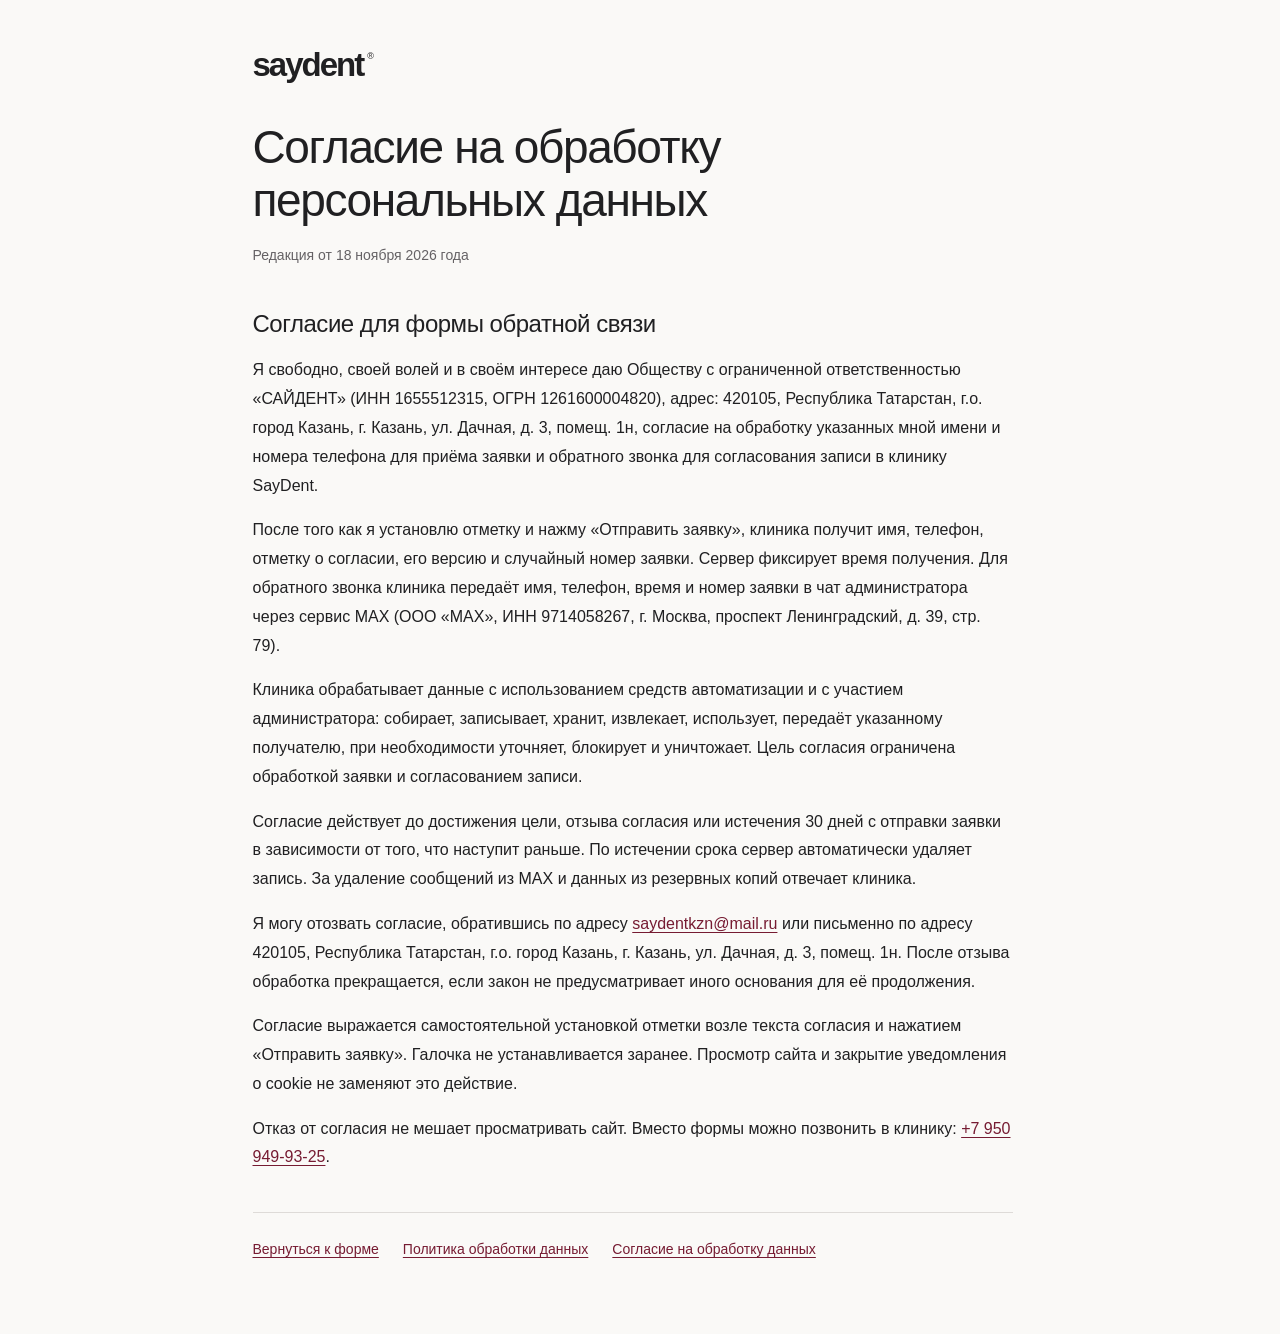
==== commit 3348b890: "Add appointment intake and MAX notifications, update clinic site" ====
--- a/consent.html
+++ b/consent.html
@@ -12,15 +12,15 @@
   <main class="legal-page" id="main">
     <a class="logo" href="index.html" aria-label="SayDent — на главную">saydent<span class="logo-dot">®</span></a>
     <h1>Согласие на обработку персональных данных</h1>
-    <p class="legal-version">Редакция от 9 ноября 2026 года</p>
+    <p class="legal-version">Редакция от <time datetime="2026-11-18">18 ноября 2026 года</time></p>
     <section>
       <h2>Согласие для формы обратной связи</h2>
-      <p>Я свободно, своей волей и в своём интересе даю Обществу с ограниченной ответственностью «САЙДЕНТ» (ИНН 1655512315, ОГРН 1261600004820), адрес: 420105, Республика Татарстан, г.о. город Казань, г. Казань, ул. Дачная, д. 3, помещ. 1н, согласие на обработку указанных мной имени и номера телефона для проверки заполнения формы и подготовки обращения о записи в клинику SayDent.</p>
-      <p>При вводе браузер автоматически проверяет и корректирует формат полей, в том числе до подтверждения согласия. Введённые значения временно находятся в памяти страницы и могут быть изменены или удалены мной. Код формы не отправляет имя и телефон оператору, в Telegram или CRM. Для подтверждения записи я могу обратиться в клинику по телефону.</p>
-      <p>Обработка имени и телефона кодом формы ограничена страницей сайта; передача этих данных третьим лицам не производится. Публикация моих данных, рекламные рассылки и обработка сведений о здоровье в это согласие не входят.</p>
-      <p>Согласие действует до закрытия или перезагрузки страницы либо его отзыва. Введённые значения находятся в памяти страницы; код формы не создаёт серверную запись и не сохраняет контакты в cookie или localStorage. Сохранение значений средствами автозаполнения регулируется настройками моего браузера.</p>
+      <p>Я свободно, своей волей и в своём интересе даю Обществу с ограниченной ответственностью «САЙДЕНТ» (ИНН 1655512315, ОГРН 1261600004820), адрес: 420105, Республика Татарстан, г.о. город Казань, г. Казань, ул. Дачная, д. 3, помещ. 1н, согласие на обработку указанных мной имени и номера телефона для приёма заявки и обратного звонка для согласования записи в клинику SayDent.</p>
+      <p>После того как я установлю отметку и нажму «Отправить заявку», клиника получит имя, телефон, отметку о согласии, его версию и случайный номер заявки. Сервер фиксирует время получения. Для обратного звонка клиника передаёт имя, телефон, время и номер заявки в чат администратора через сервис MAX (ООО «МАХ», ИНН 9714058267, г. Москва, проспект Ленинградский, д. 39, стр. 79).</p>
+      <p>Клиника обрабатывает данные с использованием средств автоматизации и с участием администратора: собирает, записывает, хранит, извлекает, использует, передаёт указанному получателю, при необходимости уточняет, блокирует и уничтожает. Цель согласия ограничена обработкой заявки и согласованием записи.</p>
+      <p>Согласие действует до достижения цели, отзыва согласия или истечения 30 дней с отправки заявки в зависимости от того, что наступит раньше. По истечении срока сервер автоматически удаляет запись. За удаление сообщений из MAX и данных из резервных копий отвечает клиника.</p>
       <p>Я могу отозвать согласие, обратившись по адресу <a href="mailto:saydentkzn@mail.ru">saydentkzn@mail.ru</a> или письменно по адресу 420105, Республика Татарстан, г.о. город Казань, г. Казань, ул. Дачная, д. 3, помещ. 1н. После отзыва обработка прекращается, если закон не предусматривает иного основания для её продолжения.</p>
-      <p>Согласие выражается самостоятельной установкой отметки возле текста согласия и нажатием «Отправить заявку». Галочка не устанавливается заранее. Просмотр сайта и принятие cookie не заменяют это действие.</p>
+      <p>Согласие выражается самостоятельной установкой отметки возле текста согласия и нажатием «Отправить заявку». Галочка не устанавливается заранее. Просмотр сайта и закрытие уведомления о cookie не заменяют это действие.</p>
       <p>Отказ от согласия не мешает просматривать сайт. Вместо формы можно позвонить в клинику: <a href="tel:+79509499325">+7 950 949-93-25</a>.</p>
     </section>
     <nav class="legal-nav" aria-label="Документы сайта"><a href="index.html#appointment">Вернуться к форме</a><a href="privacy.html">Политика обработки данных</a><a href="consent.html">Согласие на обработку данных</a></nav>
--- a/style.css
+++ b/style.css
@@ -36,11 +36,12 @@
 [hidden] { display: none !important; }
 .shell { width: min(var(--shell), calc(100% - 112px)); margin-inline: auto; }
 .section-space { padding-block: 112px; }
+.eyebrow:empty { display: none; }
 .eyebrow { font-size: 10px; font-weight: 650; line-height: 1.5; letter-spacing: 1.65px; }
 .section-meta { display: flex; justify-content: flex-end; margin-bottom: 24px; }
 .section-meta a { font-size: 12px; line-height: 1.5; color: var(--muted); }
 .section-meta a:hover { color: var(--wine); }
-h2 { font-size: clamp(38px, 4.15vw, 64px); font-weight: 500; letter-spacing: -.055em; line-height: 1.08; }
+h2 { font-size: clamp(38px, 4.15vw, 64px); font-weight: 500; letter-spacing: -.04em; line-height: 1.08; }
 h2 span, .statement span { color: var(--wine); }
 .section-heading { display: flex; justify-content: space-between; align-items: flex-end; gap: 36px; margin-bottom: 48px; }
 .section-description { font-size: 16px; line-height: 1.8; color: var(--muted); }
@@ -57,7 +58,7 @@
 .quiet-link:hover span, .text-link:hover span { transform: translate(2px, -2px); }
 .text-link:hover, .quiet-link:hover { text-decoration: underline; text-underline-offset: 5px; }
 .circle-button { display: inline-flex; flex: 0 0 44px; justify-content: center; align-items: center; width: 44px; height: 44px; border-radius: 50%; border: 1px solid #d4d0cc; background: transparent; font-size: 20px; transition: color .25s, background .25s, border-color .25s, transform .3s; }
-.circle-button:hover { color: white; background: var(--wine); border-color: var(--wine); transform: rotate(8deg); }
+.circle-button:hover { color: white; background: var(--wine); border-color: var(--wine); }
 .skip-link { position: fixed; top: -80px; left: 20px; padding: 15px; background: var(--wine); color: white; z-index: 100; border-radius: 8px; }
 .skip-link:focus { top: 12px; }
 
@@ -78,58 +79,53 @@
 .menu-toggle span { display: block; height: 1px; width: 24px; background: var(--ink); margin: 6px 0; transition: transform .25s; }
 
 .hero { display: grid; grid-template-columns: minmax(0, 1.12fr) minmax(0, 1fr); column-gap: 46px; padding-top: 36px; }
-.hero-copy { min-width: 0; position: relative; padding-top: 73px; padding-bottom: 30px; }
-.hero .eyebrow { font-size: 9px; letter-spacing: 1.35px; display: flex; align-items: center; gap: 9px; }
-.status-dot { width: 6px; height: 6px; background: var(--wine); border-radius: 50%; flex-shrink: 0; box-shadow: 0 0 0 4px #761b320b; }
-h1 { font-size: clamp(48px, 5.8vw, 88px); letter-spacing: -.072em; font-weight: 500; line-height: 1.03; margin-top: 31px; position: relative; z-index: 1; text-wrap: balance; }
+.hero-copy { min-width: 0; align-self: center; padding-block: 32px; }
+
+h1 { font-size: clamp(48px, 5.8vw, 88px); letter-spacing: -.04em; font-weight: 500; line-height: 1.03; position: relative; z-index: 1; text-wrap: balance; }
 h1 span { color: var(--wine); }
 .hero-description { margin-top: 28px; font-size: 15px; color: var(--muted); line-height: 1.8; }
 .hero-buttons { display: flex; align-items: center; gap: 25px; margin-top: 34px; }
-.hero-signature { display: flex; align-items: center; gap: 12px; margin-top: 62px; }
-.signature-mark { width: 37px; height: 37px; border: 1px solid var(--line); border-radius: 50%; display: grid; place-items: center; font-size: 26px; line-height: 1; font-weight: 500; color: var(--wine); }
-.hero-signature > span:last-child { font-size: 12px; line-height: 1.7; color: var(--muted); }
-.hero-signature strong { font-weight: 500; color: var(--ink); }
+
 .hero-visual { min-width: 0; height: 600px; position: relative; }
 .hero-image-wrap { height: 100%; overflow: hidden; border-radius: 160px 24px 24px 24px; background: var(--wine); }
-.hero-image-wrap::after { content: ""; position: absolute; inset: 0; border-radius: 160px 24px 24px 24px; background: linear-gradient(0deg, #25030d7a, transparent 53%); pointer-events: none; }
-.hero-image-wrap img { height: 114%; object-fit: cover; object-position: 50% 58%; margin-top: -7%; will-change: transform; filter: saturate(.75) brightness(.89); }
-.hero-visual figcaption { position: absolute; left: 28px; right: 28px; bottom: 24px; display: flex; justify-content: space-between; align-items: center; color: #ffffffe6; font-size: 9px; }
-.hero-visual figcaption > span:first-child { display: flex; align-items: center; gap: 7px; font-size: 8px; letter-spacing: 1px; }
-.photo-dot { width: 5px; height: 5px; border-radius: 50%; background: white; }
-.hero-image-caption { position: absolute; bottom: 78px; left: 29px; color: white; font-size: 40px; font-weight: 400; line-height: 1.04; letter-spacing: -2px; }
-.hero-orbit { position: absolute; top: 27px; right: 29px; color: white; font-size: 50px; line-height: 1; font-weight: 300; }
-.hero-bottom { grid-column: 1 / -1; display: flex; align-items: center; justify-content: space-between; margin-top: 34px; border-bottom: 1px solid var(--line); padding-bottom: 31px; color: var(--muted); font-size: 9px; letter-spacing: 1.2px; }
-.hero-bottom a { font-size: 10px; letter-spacing: 0; }
-.hero-bottom a span { margin-left: 20px; color: var(--ink); }
-.hero-copy > * { animation: enter 1s var(--ease) both; }
-.hero-copy > :nth-child(2) { animation-delay: .08s; }
-.hero-copy > :nth-child(3) { animation-delay: .16s; }
-.hero-copy > :nth-child(4) { animation-delay: .24s; }
-.hero-copy > :nth-child(5) { animation-delay: .32s; }
-.hero-visual { animation: enter-image 1.3s var(--ease) both; }
+
+.hero-image-wrap img { height: 100%; object-fit: cover; object-position: 50% 58%; }
 
 .about { padding-top: 94px; }
 .statement { font-size: clamp(37px, 4.6vw, 69px); line-height: 1.14; }
 .about-bottom { display: grid; grid-template-columns: .95fr 1.7fr; gap: 95px; margin-top: 45px; }
 .about-bottom > .section-description { max-width: 330px; font-size: 14px; }
 .advantages { display: grid; grid-template-columns: repeat(3, 1fr); gap: 30px; }
-.line-icon { display: block; font-size: 28px; color: var(--wine); line-height: 1; margin-bottom: 20px; }
+
 .advantage h3 { font-size: 16px; font-weight: 600; margin-bottom: 10px; letter-spacing: -.2px; }
 .advantage p { font-size: 14px; color: var(--muted); line-height: 1.9; }
 
 .services { background: #f0eeeb; }
 .service-grid { display: grid; grid-template-columns: repeat(4, minmax(0, 1fr)); gap: 20px; }
-.service-card { min-width: 0; }
+.service-card { min-width: 0; display: flex; flex-direction: column; }
 .service-image { position: relative; height: 318px; overflow: hidden; border-radius: 15px; background: #ded5c8; }
 .service-image img { height: 100%; object-fit: cover; transition: transform 1s var(--ease); }
 .service-card:hover .service-image img { transform: scale(1.055); }
 .service-photo { background: #000; }
 .service-photo img { position: absolute; inset: 0; width: 100%; height: 100%; object-fit: cover; object-position: center; }
 .service-card:hover .service-photo img { transform: none; }
-.service-copy { position: relative; padding-top: 23px; padding-right: 0; padding-bottom: 60px; }
+.service-copy { flex: 1; position: relative; padding-top: 23px; padding-right: 0; padding-bottom: 60px; }
 .service-copy h3 { font-size: 19px; font-weight: 500; letter-spacing: -.5px; margin-bottom: 9px; }
 .service-copy p { font-size: 14px; line-height: 1.6; color: var(--muted); }
 .service-copy .circle-button { position: absolute; left: 0; bottom: 0; width: 44px; height: 44px; font-size: 20px; }
+
+.prices > .section-description { margin-top: 24px; max-width: 660px; }
+.price-accordion { margin-top: 40px; }
+.price-accordion details { border-bottom: 1px solid var(--line); }
+.price-accordion summary { min-height: 64px; padding-block: 22px; font-size: 22px; font-weight: 500; line-height: 1.4; letter-spacing: -.4px; overflow-wrap: anywhere; }
+.price-accordion details[open] > summary { color: var(--wine); }
+.price-table { width: 100%; border-collapse: collapse; table-layout: fixed; margin-bottom: 24px; font-size: 16px; line-height: 1.7; }
+.price-table th, .price-table td { padding-block: 16px; border-bottom: 1px solid var(--line); vertical-align: top; }
+.price-table th { text-align: left; font-weight: 400; padding-right: 28px; overflow-wrap: anywhere; }
+.price-table td { width: 140px; text-align: right; white-space: nowrap; font-weight: 500; font-variant-numeric: tabular-nums; color: var(--wine); }
+.price-table tr:last-child > * { border-bottom: 0; }
+.price-table .price-subheading { padding-top: 30px; font-size: 18px; font-weight: 500; color: var(--wine); }
+.price-note { margin-top: 24px; max-width: 780px; font-size: 13px; line-height: 1.8; color: var(--muted); }
 
 .technology { overflow-anchor: none; background: #1c1b1d; color: #f8f6f5; overflow: hidden; }
 .tech-layout { display: grid; grid-template-columns: 1.08fr 1fr; gap: 70px; align-items: start; }
@@ -150,6 +146,7 @@
 .results { display: grid; grid-template-columns: .85fr 1.5fr; gap: 70px; align-items: center; border-block: 1px solid var(--line); }
 .results-copy .text-link { margin-top: 28px; }
 .comparison-figure { min-width: 0; }
+.comparison-figure figcaption { margin-top: 10px; color: var(--muted); font-size: 13px; line-height: 1.5; }
 .comparison { position: relative; aspect-ratio: 2 / 1; overflow: hidden; border-radius: var(--radius); background: var(--line); }
 .comparison-before, .comparison-after { position: absolute; inset: 0; overflow: hidden; }
 .comparison img { position: absolute; left: 0; width: 100%; max-width: none; height: auto; }
@@ -170,12 +167,11 @@
 .doctor-grid { display: grid; grid-template-columns: repeat(3, minmax(0, 1fr)); gap: 30px; margin-inline: auto; }
 .doctor-image { position: relative; aspect-ratio: 4 / 5; border-radius: 20px; overflow: hidden; background: #eeebe7; }
 .doctor-image img { height: 100%; object-fit: cover; object-position: center; }
-.doctor-tag { position: absolute; bottom: 20px; left: 20px; border-radius: 50px; background: #ffffffdc; max-width: calc(100% - 40px); padding: 10px 13px; font-size: 10px; letter-spacing: .8px; backdrop-filter: blur(12px); }
+
 .doctor-info { display: flex; align-items: center; justify-content: space-between; gap: 15px; margin-top: 22px; }
 .doctor-info h3 { font-size: 24px; font-weight: 500; line-height: 1.23; letter-spacing: -.8px; }
 .doctor-info h3 span { color: var(--wine); }
 .doctor-info p { font-size: 14px; margin-top: 10px; color: var(--muted); }
-
 
 .review-controls { display: flex; gap: 9px; }
 .review-track { display: grid; grid-auto-columns: 65%; grid-auto-flow: column; gap: 24px; overflow-x: auto; scroll-snap-type: x mandatory; scrollbar-width: none; }
@@ -208,7 +204,7 @@
 .contact-links { display: flex; flex-wrap: wrap; gap: 25px; margin-top: 27px; }
 .appointment-panel { background: var(--paper); border-radius: 22px; padding: 39px 38px; scroll-margin-top: 110px; }
 .appointment-panel h3 { font-size: 28px; font-weight: 500; letter-spacing: -1.2px; }
-.appointment-panel > p:not(.eyebrow) { font-size: 14px; line-height: 1.8; color: var(--muted); margin-top: 10px; }
+#appointment-description { font-size: 14px; line-height: 1.8; color: var(--muted); margin-top: 10px; }
 .appointment-panel .button { margin-top: 28px; }
 .appointment-panel > .appointment-note:not(.eyebrow) { font-size: 14px; line-height: 1.7; margin-top: 20px; color: var(--muted); }
 .appointment-form { margin-top: 28px; }
@@ -217,10 +213,10 @@
 .field input { width: 100%; min-height: 52px; padding: 14px 16px; border: 1px solid var(--line); border-radius: 10px; background: #fff; color: var(--ink); font-size: 16px; transition: border-color .2s, box-shadow .2s, background .2s; }
 .field input[aria-invalid="true"] { border-color: var(--wine); background: #fffafb; box-shadow: inset 3px 0 var(--wine); }
 .field input:focus-visible { outline: 2px solid var(--wine); outline-offset: 3px; }
-.field-error, .appointment-status:not(:empty) { display: flex; align-items: flex-start; gap: 9px; padding: 11px 12px; border: 1px solid #761b321a; border-radius: 9px; background: #f5ecee; color: var(--wine-dark); font-size: 12px; line-height: 1.6; }
+.field-error { display: flex; align-items: flex-start; gap: 9px; padding: 11px 12px; border: 1px solid #761b321a; border-radius: 9px; background: #f5ecee; color: var(--wine-dark); font-size: 12px; line-height: 1.6; }
 .field-error { margin-top: 9px; align-items: center; }
 .appointment-form .field-error::before { margin-top: 0; }
-.field-error::before, .appointment-status:not(:empty)::before { content: ""; flex: 0 0 16px; width: 16px; height: 16px; margin-top: 2px; background: url("data:image/svg+xml,%3Csvg xmlns='http://www.w3.org/2000/svg' viewBox='0 0 20 20' fill='none' stroke='%23761b32' stroke-width='1.5'%3E%3Ccircle cx='10' cy='10' r='8'/%3E%3Cpath d='M10 5.5v5' stroke-linecap='round'/%3E%3Ccircle cx='10' cy='14' r='.8' fill='%23761b32' stroke='none'/%3E%3C/svg%3E") center / contain no-repeat; }
+.field-error::before { content: ""; flex: 0 0 16px; width: 16px; height: 16px; margin-top: 2px; background: url("data:image/svg+xml,%3Csvg xmlns='http://www.w3.org/2000/svg' viewBox='0 0 20 20' fill='none' stroke='%23761b32' stroke-width='1.5'%3E%3Ccircle cx='10' cy='10' r='8'/%3E%3Cpath d='M10 5.5v5' stroke-linecap='round'/%3E%3Ccircle cx='10' cy='14' r='.8' fill='%23761b32' stroke='none'/%3E%3C/svg%3E") center / contain no-repeat; }
 .field input::placeholder { color: var(--muted); }
 .field small { display: block; margin-top: 8px; color: var(--muted); font-size: 12px; line-height: 1.5; }
 .consent { display: grid; grid-template-columns: 18px minmax(0, 1fr); align-items: start; column-gap: 11px; margin-top: 24px; font-size: 12px; line-height: 1.7; color: var(--muted); }
@@ -229,23 +225,17 @@
 .consent input:checked { background: var(--wine) url("data:image/svg+xml,%3Csvg xmlns='http://www.w3.org/2000/svg' viewBox='0 0 18 18' fill='none'%3E%3Cpath d='m4.5 9 3 3 6-6' stroke='white' stroke-width='1.8' stroke-linecap='round' stroke-linejoin='round'/%3E%3C/svg%3E") center / contain no-repeat; }
 @media (forced-colors: active) { .consent input { appearance: auto; } }
 .consent-policy { padding: 0; background: transparent; color: var(--wine); font: inherit; text-decoration: underline; text-underline-offset: 3px; }
-.appointment-status { color: var(--wine); font-size: 13px; line-height: 1.7; }
-.appointment-status:not(:empty) { margin-top: 16px; }
-.appointment-call { display: grid; place-items: center; min-height: 44px; text-align: center; font-size: 14px; margin-top: 19px; color: var(--wine); }
+.appointment-status { display: grid; place-items: center; min-height: 4.8em; padding-top: 6px; text-align: center; color: var(--wine-dark); font-size: 13px; line-height: 1.4; }
+.appointment-call { display: grid; place-items: center; min-height: 44px; text-align: center; font-size: 14px; color: var(--wine); }
+.appointment-states { display: grid; }
+.appointment-entry, .appointment-receipt { grid-area: 1 / 1; min-width: 0; }
+.appointment-states:has(.appointment-receipt:not([hidden])) .appointment-entry { visibility: hidden; }
+.appointment-receipt { align-self: center; padding: 28px 0 24px; text-align: center; }
+.receipt-check { display: grid; place-items: center; width: 52px; height: 52px; margin: 0 auto 20px; border-radius: 50%; background: #eaf1eb; color: #376444; font-size: 28px; }
+.appointment-panel .appointment-receipt h3 { font-size: clamp(28px, 3vw, 38px); line-height: 1.12; outline: none; }
+.appointment-receipt p { max-width: 32ch; margin: 12px auto 0; line-height: 1.6; color: var(--muted); }
+.appointment-panel:has(.appointment-receipt:not([hidden])) .appointment-call { box-shadow: inset 0 1px var(--line); }
 .appointment-call:hover { text-decoration: underline; text-underline-offset: 4px; }
-
-.map-panel { margin-top: 58px; height: 330px; position: relative; overflow: hidden; border-radius: 22px; background: #dbd9d1; }
-.map-panel > iframe { width: 100%; height: 100%; border: 0; filter: saturate(.5); }
-.map-badge { position: absolute; bottom: 8px; left: 8px; display: flex; align-items: center; gap: 25px; max-width: calc(100% - 32px); background: #faf9f7ed; backdrop-filter: blur(16px); border-radius: 14px; padding: 20px 22px; box-shadow: 0 5px 20px #0001; }
-.map-badge > .logo { font-size: 26px; }
-.map-badge > span:last-child { font-size: 10px; color: var(--muted); }
-.map-badge b { font-size: 16px; margin-left: 20px; font-weight: 400; color: var(--wine); }
-@media (max-width: 760px) {
-  .map-panel { margin-top: 35px; border-radius: 18px; }
-  .map-badge { bottom: 8px; left: 8px; max-width: calc(100% - 16px); gap: 12px; padding: 16px 12px; border-radius: 12px; }
-  .map-badge > .logo { font-size: 22px; }
-  .map-badge b { margin-left: 10px; }
-}
 
 .footer { padding-top: 52px; padding-bottom: 30px; }
 .footer-top { display: flex; align-items: center; gap: 36px; padding-bottom: 32px; border-bottom: 1px solid var(--line); }
@@ -254,6 +244,8 @@
 .footer-bottom { display: flex; justify-content: space-between; align-items: center; gap: 18px; margin-top: 24px; font-size: 12px; color: var(--muted); }
 .footer-bottom button { min-height: 44px; background: transparent; padding: 0; font-size: 12px; color: inherit; }
 .footer-bottom button:hover, .footer-bottom a:hover { color: var(--wine); }
+.clinic-credentials { margin-top: 20px; color: var(--muted); font-size: 13px; line-height: 1.65; }
+.clinic-credentials a { text-decoration: underline; text-underline-offset: 3px; }
 .medical-note { font-size: clamp(11px, 1.45vw, 20px); text-align: center; color: #71696c; font-weight: 400; margin-top: 43px; letter-spacing: .1px; }
 
 dialog { border: 0; border-radius: 25px; padding: 46px; background: var(--paper); color: var(--ink); max-width: min(650px, calc(100% - 32px)); max-height: min(90dvh, 950px); overflow-y: auto; box-shadow: 0 30px 120px #0003; }
@@ -274,19 +266,10 @@
   .cookie-notice .button { width: 100%; justify-content: center; }
 }
 
-.reveal { transition: opacity .9s var(--ease), transform .9s var(--ease); }
-.reveal-pending { opacity: 0; transform: translateY(30px); }
-.service-card:nth-child(2), .advantage:nth-child(2), .doctor-card:nth-child(2) { transition-delay: .08s; }
-.service-card:nth-child(3), .advantage:nth-child(3) { transition-delay: .16s; }
-.service-card:nth-child(4) { transition-delay: .24s; }
-@keyframes enter { from { opacity: 0; transform: translateY(24px); } to { opacity: 1; transform: translateY(0); } }
-@keyframes enter-image { from { opacity: 0; transform: translateY(20px) scale(.97); } to { opacity: 1; transform: translateY(0) scale(1); } }
-
 @media (min-width: 1550px) {
   .hero { padding-top: 52px; }
   .hero-visual { height: 680px; }
-  .hero-copy { padding-top: 95px; }
-  .hero-signature { margin-top: 82px; }
+
 }
 @media (max-width: 1200px) {
   .doctor-grid { grid-template-columns: repeat(2, minmax(0, 1fr)); max-width: 960px; }
@@ -295,13 +278,10 @@
   .navigation { gap: 20px; }
   .header-phone { display: none; }
   .hero { gap: 30px; }
-  .hero-copy { padding-top: 65px; }
   h1 { font-size: 5.8vw; }
   .hero-visual { height: 565px; }
-  .hero-buttons { align-items: flex-start; flex-direction: column; gap: 22px; }
-  .hero-signature { margin-top: 35px; }
-  .hero-visual figcaption { left: 22px; right: 22px; }
-  .hero-visual figcaption > span:last-child { font-size: 8px; }
+  .hero-buttons { flex-wrap: wrap; gap: 12px 24px; }
+
   .about-bottom { gap: 45px; }
   .advantages { gap: 20px; }
   .service-grid { gap: 16px; }
@@ -329,16 +309,13 @@
   .menu-toggle[aria-expanded="true"] span:first-child { transform: translateY(3.5px) rotate(45deg); }
   .menu-toggle[aria-expanded="true"] span:last-child { transform: translateY(-3.5px) rotate(-45deg); }
   .hero { grid-template-columns: minmax(0, 1.08fr) minmax(0, 1fr); gap: 25px; padding-top: 18px; }
-  .hero-copy { padding-top: 45px; }
-  .hero .eyebrow { font-size: 9px; letter-spacing: .6px; }
+
   .hero-visual { height: 510px; }
-  .hero-image-wrap, .hero-image-wrap::after { border-radius: 110px 18px 18px 18px; }
-  .hero-image-caption { font-size: 32px; left: 22px; bottom: 65px; }
-  .hero-visual figcaption { flex-direction: column; align-items: flex-start; gap: 8px; }
-  h1 { margin-top: 25px; font-size: 5.8vw; }
+  .hero-image-wrap { border-radius: 110px 18px 18px 18px; }
+
+  h1 { font-size: 5.8vw; }
   .hero-description { font-size: 13px; }
-  .hero-signature { margin-top: 30px; }
-  .hero-bottom { margin-top: 15px; }
+
   .about-bottom { grid-template-columns: 1fr; gap: 35px; }
   .about-bottom > .section-description { max-width: 550px; }
   .advantages { gap: 40px; }
@@ -373,35 +350,27 @@
   .menu-toggle { width: 44px; padding-inline: 10px; }
   .js .navigation { top: 72px; height: calc(100dvh - 72px); }
   .hero { display: flex; flex-direction: column; gap: 0; padding-top: 0; }
-  .hero-copy { padding: 40px 0 32px; }
-  .hero .eyebrow { font-size: 9px; letter-spacing: .8px; }
-  h1 { font-size: clamp(36px, 10.5vw, 63px); letter-spacing: -.065em; line-height: 1.08; margin-top: 25px; }
+  .hero-copy { align-self: stretch; padding: 40px 0 32px; }
+
+  h1 { font-size: clamp(36px, 10.5vw, 63px); letter-spacing: -.04em; line-height: 1.08; }
   .hero-description { font-size: 13px; line-height: 1.8; margin-top: 23px; }
   .hero-buttons { flex-direction: row; flex-wrap: wrap; align-items: center; gap: 22px; margin-top: 27px; }
   .hero-buttons .button { min-height: 52px; padding: 16px 22px; gap: 24px; font-size: 14px; }
-  .hero-buttons .quiet-link { font-size: 10px; gap: 7px; }
-  .hero-signature { display: none; }
+  .hero-buttons .quiet-link { font-size: 14px; gap: 7px; }
+
   .hero-visual { width: 100%; height: 440px; }
-  .hero-image-wrap, .hero-image-wrap::after { border-radius: 110px 18px 18px 18px; }
+  .hero-image-wrap { border-radius: 110px 18px 18px 18px; }
   .hero-image-wrap img { object-position: 50% 67%; }
-  .hero-orbit { font-size: 42px; top: 24px; right: 25px; }
-  .hero-image-caption { font-size: 38px; left: 24px; bottom: 76px; }
-  .hero-visual figcaption { flex-direction: row; align-items: center; left: 24px; right: 24px; bottom: 25px; }
-  .hero-visual figcaption > span:first-child { font-size: 7px; letter-spacing: .6px; }
-  .hero-visual figcaption > span:last-child { font-size: 8px; }
-  .hero-bottom { margin-top: 23px; padding-bottom: 24px; }
-  .hero-bottom > span { max-width: 220px; font-size: 9px; line-height: 1.7; letter-spacing: .7px; }
-  .hero-bottom a { font-size: 0; }
-  .hero-bottom a span { font-size: 19px; margin-left: 15px; }
+
   .section-meta { margin-bottom: 20px; }
   .section-meta a { display: inline-flex; align-items: center; min-height: 44px; font-size: 12px; }
-  h2, .technology h2 { font-size: clamp(33px, 8.7vw, 48px); letter-spacing: -.055em; }
+  h2, .technology h2 { font-size: clamp(33px, 8.7vw, 48px); letter-spacing: -.04em; }
   .statement { font-size: clamp(29px, 8.25vw, 49px); line-height: 1.2; }
   .about-bottom { margin-top: 26px; gap: 32px; }
   .about-bottom > .section-description { font-size: 13px; }
   .advantages { gap: 22px; grid-template-columns: 1fr; }
-  .advantage { display: grid; grid-template-columns: 36px 1fr; column-gap: 15px; border-top: 1px solid var(--line); padding-top: 22px; }
-  .line-icon { grid-row: span 2; font-size: 27px; margin-bottom: 0; padding-top: 1px; }
+  .advantage { border-top: 1px solid var(--line); padding-top: 22px; }
+
   .advantage h3 { font-size: 16px; margin-bottom: 7px; }
   .advantage p { font-size: 14px; max-width: 270px; }
   .section-heading { flex-wrap: wrap; align-items: flex-end; gap: 22px; margin-bottom: 30px; }
@@ -413,6 +382,13 @@
   .service-copy p { font-size: 14px; }
   .service-copy .circle-button { top: auto; bottom: 0; left: 0; width: 44px; height: 44px; }
   .section-note { font-size: 12px; line-height: 1.8; }
+  .prices > .section-description { margin-top: 20px; font-size: 14px; }
+  .price-accordion { margin-top: 28px; }
+  .price-accordion summary { font-size: 20px; padding-block: 20px; }
+  .price-table { font-size: 14px; }
+  .price-table th { padding-right: 14px; }
+  .price-table td { width: 96px; }
+  .price-table .price-subheading { font-size: 16px; }
   .tech-layout { grid-template-columns: 1fr; gap: 40px; }
   .tech-copy > .section-description { font-size: 14px; margin-top: 22px; }
   .tech-steps summary { font-size: 15px; padding-block: 19px; gap: 15px; }
@@ -422,7 +398,7 @@
   .doctor-image { border-radius: 16px; }
   .doctor-info h3 { font-size: 25px; }
   .doctor-info p { font-size: 14px; }
-  .doctor-tag { font-size: 10px; bottom: 18px; left: 18px; }
+
   .review-controls .circle-button { width: 44px; height: 44px; flex-basis: 44px; font-size: 18px; }
   .reviews .section-heading { flex-wrap: wrap; gap: 24px; }
   .reviews h2 { font-size: 8.7vw; }
@@ -436,7 +412,7 @@
   .contact-links { gap: 24px; }
   .appointment-panel { padding: 30px 25px; border-radius: 18px; }
   .appointment-panel h3 { font-size: 28px; }
-  .appointment-panel > p:not(.eyebrow) { font-size: 14px; }
+  #appointment-description { font-size: 14px; }
   .footer { padding-top: 35px; }
   .footer-top { flex-wrap: wrap; gap: 16px; padding-bottom: 25px; }
   .footer-top p { order: 3; flex-basis: 100%; font-size: 11px; }
@@ -450,10 +426,9 @@
 @media (max-width: 360px) {
   .shell, .header-inner { width: calc(100% - 32px); }
   .hero-buttons { gap: 18px; }
-  .hero-buttons .quiet-link { font-size: 9px; }
   .hero-buttons .button { padding-inline: 17px; gap: 12px; }
   .hero-visual { height: 400px; }
-  .hero-visual figcaption > span:first-child { font-size: 9px; }
+
   .service-image { height: 210px; }
   .contact-copy h2 { font-size: 39px; }
   .contact-phone { font-size: 24px; }
@@ -469,10 +444,7 @@
 }
 @media (max-width: 600px) {
   .hero-description, .about-bottom > .section-description { font-size: 15px; }
-  .hero-visual figcaption { flex-direction: column; align-items: flex-start; gap: 8px; }
-  .hero-visual figcaption > span:first-child,
-  .hero-visual figcaption > span:last-child { font-size: 10px; }
-  .hero-image-caption { bottom: 88px; }
+
   .footer-bottom a { display: inline-flex; align-items: center; min-height: 44px; }
 }
 @media (max-width: 420px) {
@@ -490,8 +462,7 @@
 }
 @media (prefers-reduced-motion: reduce) {
   *, *::before, *::after { animation: none !important; transition: none !important; scroll-behavior: auto !important; }
-  .reveal-pending { opacity: 1; transform: none; }
-  [data-parallax] { transform: none !important; }
+
 }
 
 .legal-page { width: min(760px, calc(100% - 40px)); margin: 48px auto 72px; font-size: 16px; line-height: 1.8; overflow-wrap: anywhere; }
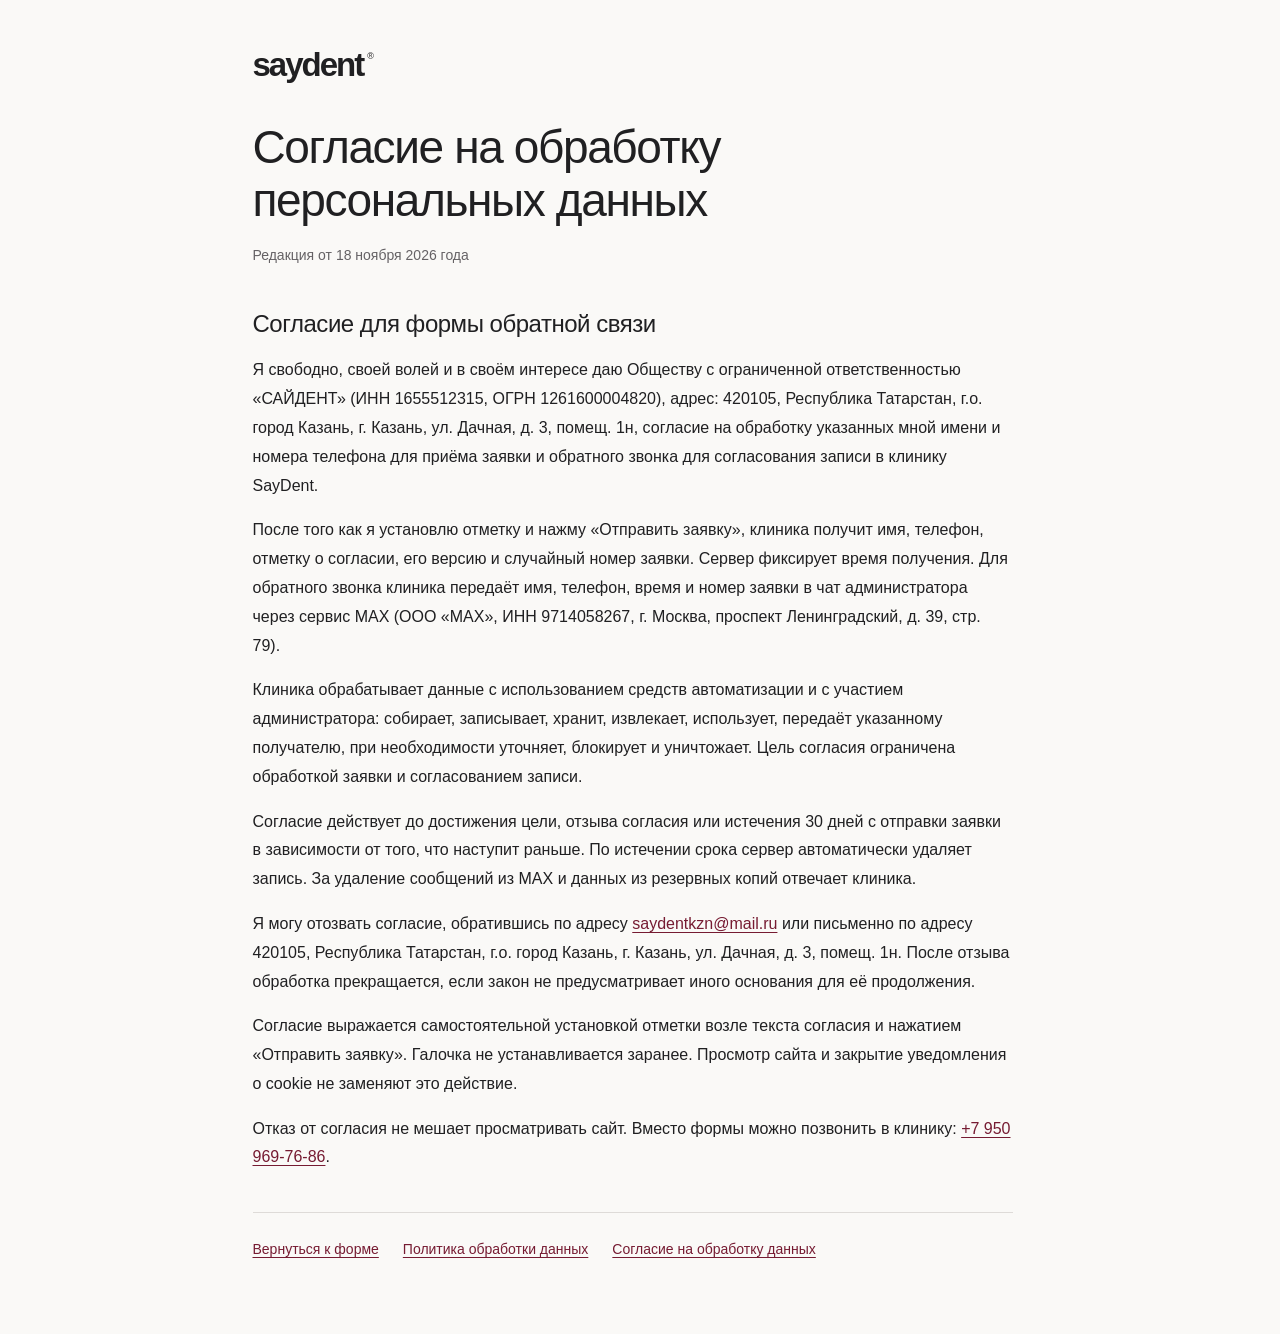
==== commit 28977f55: "Обновить номер телефона клиники" ====
--- a/consent.html
+++ b/consent.html
@@ -21,7 +21,7 @@
       <p>Согласие действует до достижения цели, отзыва согласия или истечения 30 дней с отправки заявки в зависимости от того, что наступит раньше. По истечении срока сервер автоматически удаляет запись. За удаление сообщений из MAX и данных из резервных копий отвечает клиника.</p>
       <p>Я могу отозвать согласие, обратившись по адресу <a href="mailto:saydentkzn@mail.ru">saydentkzn@mail.ru</a> или письменно по адресу 420105, Республика Татарстан, г.о. город Казань, г. Казань, ул. Дачная, д. 3, помещ. 1н. После отзыва обработка прекращается, если закон не предусматривает иного основания для её продолжения.</p>
       <p>Согласие выражается самостоятельной установкой отметки возле текста согласия и нажатием «Отправить заявку». Галочка не устанавливается заранее. Просмотр сайта и закрытие уведомления о cookie не заменяют это действие.</p>
-      <p>Отказ от согласия не мешает просматривать сайт. Вместо формы можно позвонить в клинику: <a href="tel:+79509499325">+7 950 949-93-25</a>.</p>
+      <p>Отказ от согласия не мешает просматривать сайт. Вместо формы можно позвонить в клинику: <a href="tel:+79509697686">+7 950 969-76-86</a>.</p>
     </section>
     <nav class="legal-nav" aria-label="Документы сайта"><a href="index.html#appointment">Вернуться к форме</a><a href="privacy.html">Политика обработки данных</a><a href="consent.html">Согласие на обработку данных</a></nav>
   </main>
--- a/style.css
+++ b/style.css
@@ -113,6 +113,26 @@
 .service-copy h3 { font-size: 19px; font-weight: 500; letter-spacing: -.5px; margin-bottom: 9px; }
 .service-copy p { font-size: 14px; line-height: 1.6; color: var(--muted); }
 .service-copy .circle-button { position: absolute; left: 0; bottom: 0; width: 44px; height: 44px; font-size: 20px; }
+
+.offers { border-bottom: 1px solid var(--line); }
+.offers-layout { display: grid; grid-template-columns: minmax(0, .88fr) minmax(0, 1fr); gap: clamp(32px, 5vw, 80px); align-items: start; }
+.offer-checkup { overflow: hidden; border-radius: var(--radius); background: var(--wine); color: white; }
+.checkup-copy { padding: clamp(24px, 3vw, 44px); }
+.checkup-copy h3, .offer-heading h3 { font-weight: 500; font-size: clamp(22px, 2vw, 30px); line-height: 1.16; letter-spacing: -.035em; }
+.checkup-price { margin-block: 10px 20px; font-size: clamp(46px, 5vw, 72px); line-height: 1; letter-spacing: -.055em; }
+.checkup-copy > p:last-child { max-width: 42ch; font-size: 16px; line-height: 1.6; }
+.offer-list article { padding-block: 24px; border-top: 1px solid var(--line); }
+.offer-list article:first-child { padding-top: 0; border-top: 0; }
+.offer-list article:last-child { padding-bottom: 0; }
+.offer-heading { display: flex; justify-content: space-between; align-items: baseline; flex-wrap: wrap; gap: 5px 16px; margin-bottom: 10px; }
+.offer-heading p { color: var(--wine); font-size: clamp(22px, 2vw, 30px); font-weight: 500; letter-spacing: -.035em; }
+.offer-list article > p { color: var(--muted); font-size: 15px; line-height: 1.6; }
+.offer-list article > .offer-exclusions { margin-top: 10px; font-size: 13px; }
+.offer-stages { margin: 12px 0 0; padding-left: 1.5em; font-size: 14px; line-height: 1.6; }
+.offer-stages li { padding: 5px 0 5px 4px; }
+.offer-stages li::marker { color: var(--muted); }
+.offer-stages li > div { display: flex; justify-content: space-between; gap: 12px; }
+.offer-stages strong { font-weight: 500; }
 
 .prices > .section-description { margin-top: 24px; max-width: 660px; }
 .price-accordion { margin-top: 40px; }
@@ -245,7 +265,6 @@
 .footer-bottom button { min-height: 44px; background: transparent; padding: 0; font-size: 12px; color: inherit; }
 .footer-bottom button:hover, .footer-bottom a:hover { color: var(--wine); }
 .clinic-credentials { margin-top: 20px; color: var(--muted); font-size: 13px; line-height: 1.65; }
-.clinic-credentials a { text-decoration: underline; text-underline-offset: 3px; }
 .medical-note { font-size: clamp(11px, 1.45vw, 20px); text-align: center; color: #71696c; font-weight: 400; margin-top: 43px; letter-spacing: .1px; }
 
 dialog { border: 0; border-radius: 25px; padding: 46px; background: var(--paper); color: var(--ink); max-width: min(650px, calc(100% - 32px)); max-height: min(90dvh, 950px); overflow-y: auto; box-shadow: 0 30px 120px #0003; }
@@ -438,6 +457,8 @@
   .service-image { height: 360px; }
 }
 @media (max-width: 760px) {
+  .offers-layout { grid-template-columns: minmax(0, 1fr); }
+  .offers .section-heading { flex-wrap: wrap; gap: 4px 24px; }
   .contact-layout { grid-template-columns: minmax(0, 1fr); gap: 36px; }
   .tech-layout { grid-template-columns: minmax(0, 1fr); }
   .precision-stage { width: 100%; max-width: 400px; margin-inline: auto; }
@@ -479,6 +500,18 @@
 .legal-page li + li { margin-top: 12px; }
 .legal-page a:not(.logo) { color: var(--wine); text-decoration: underline; text-underline-offset: 3px; }
 .legal-nav { display: flex; flex-wrap: wrap; gap: 16px 24px; margin-top: 40px; padding-top: 24px; border-top: 1px solid var(--line); font-size: 14px; }
+.license-heading { display: flex; flex-wrap: wrap; justify-content: space-between; align-items: center; gap: 8px 24px; margin-bottom: clamp(32px, 6vw, 64px); }
+.license-number { margin-top: 12px; font-size: 18px; font-weight: 550; }
+.license-links { display: flex; flex-wrap: wrap; column-gap: 24px; margin-top: 12px; }
+.license-notice { margin-top: 32px; padding-top: clamp(24px, 5vw, 40px); border-top: 1px solid var(--line); }
+.license-notice header { margin-bottom: 24px; }
+.license-notice h2 { max-width: 34ch; font-size: clamp(24px, 4vw, 34px); line-height: 1.2; }
+.license-notice h3 { margin-top: 24px; font-size: 17px; font-weight: 600; }
+.license-notice ul { margin-block: 8px 16px; }
+.license-notice li + li { margin-top: 4px; }
+.license-notice li::marker { color: var(--wine); }
+.license-copy-note, .license-notice-signoff { color: var(--muted); font-size: 14px; }
+.license-notice-signoff { margin-top: 24px; padding-top: 16px; border-top: 1px solid var(--line); }
 @media print {
   .legal-page { width: 100%; margin: 0; color: #000; }
   .legal-nav { display: none; }
